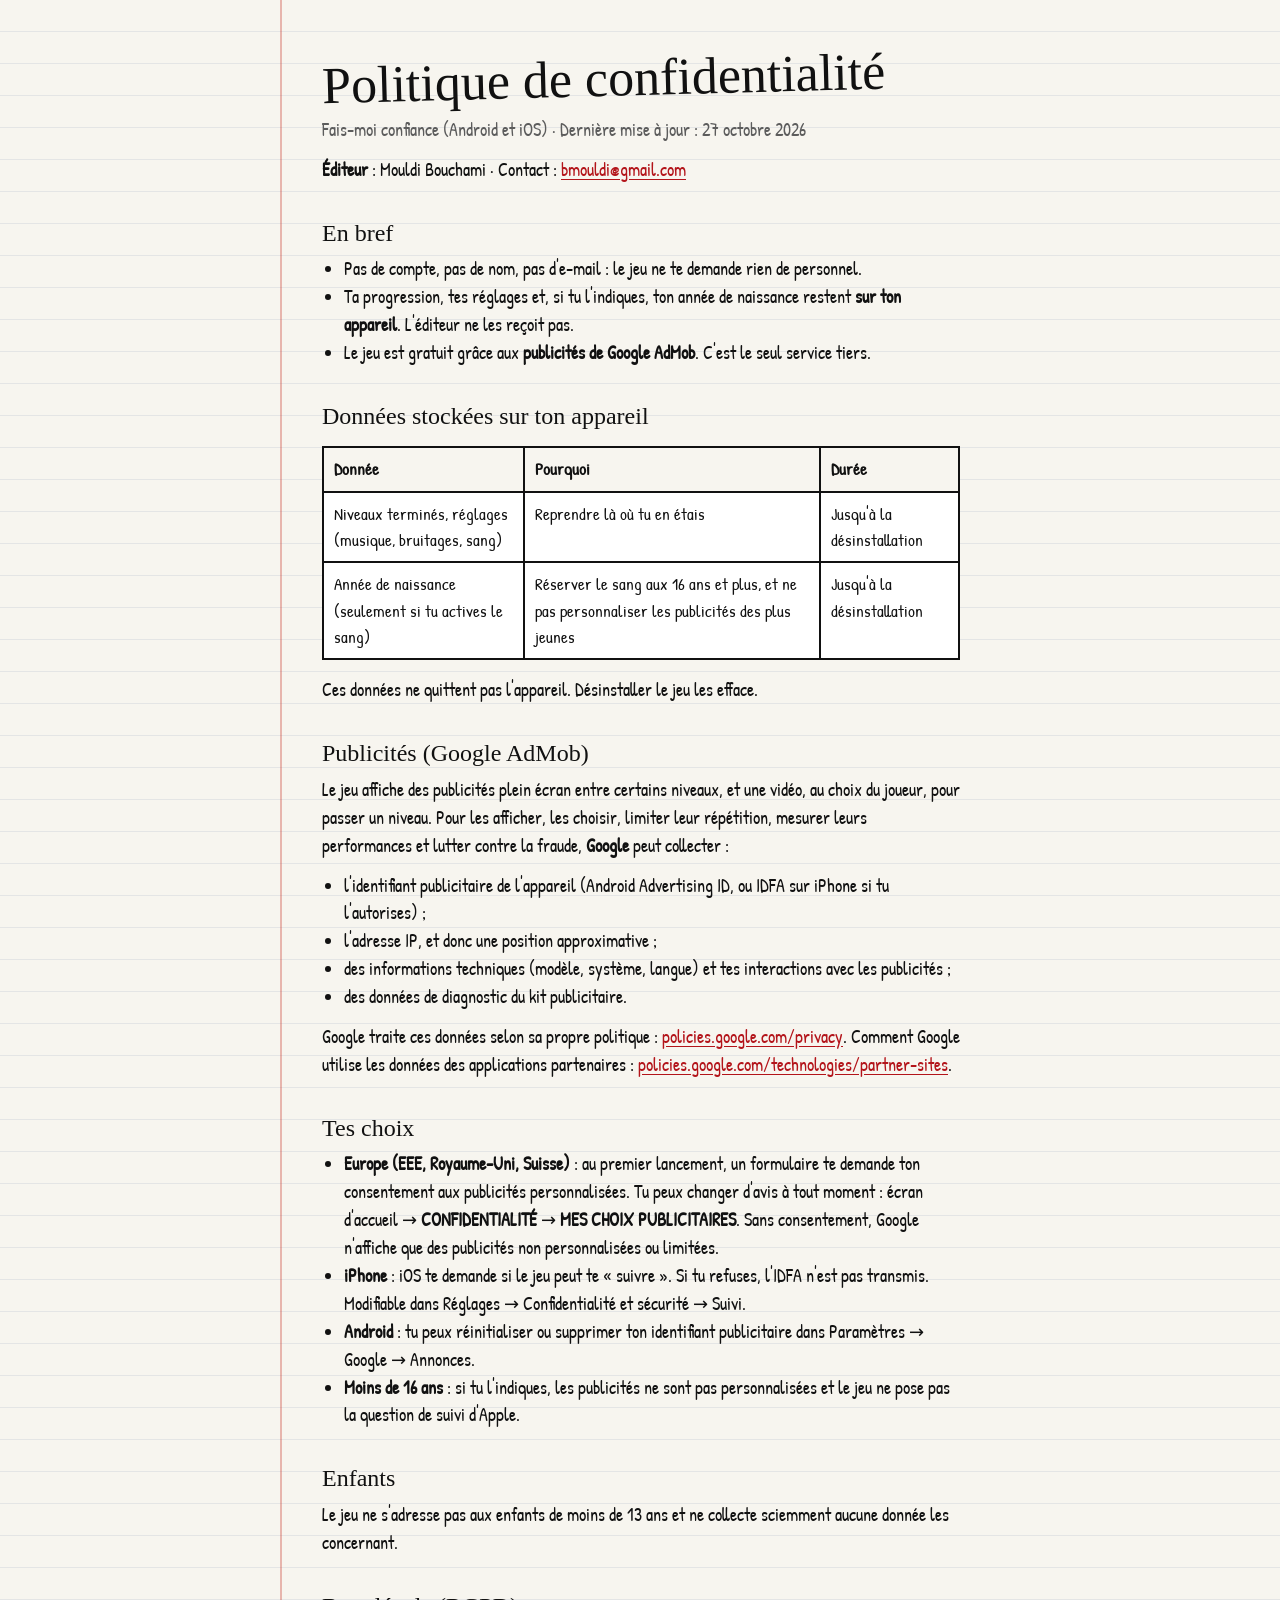
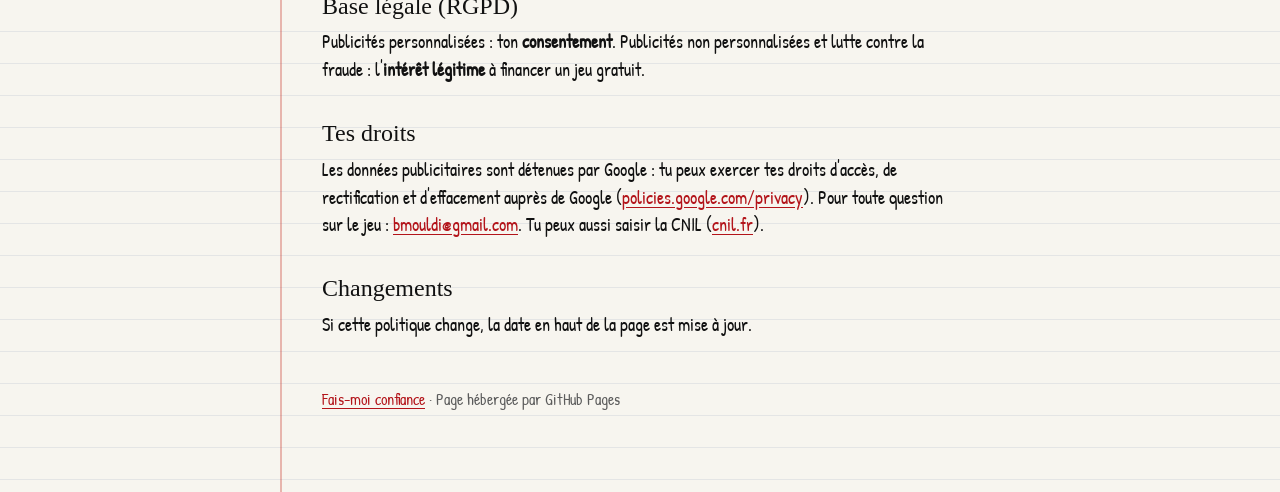
==== confidentialite/index.html @ 68e81f28 "Site for Fais-moi confiance: home page, privacy policy, app-ads.txt - /confidentialite/: the game's " ====
<!doctype html>
<html lang="fr">
<head>
<meta charset="utf-8">
<meta name="viewport" content="width=device-width, initial-scale=1">
<title>Confidentialité · Fais-moi confiance</title>
<meta name="description" content="Politique de confidentialité du jeu Fais-moi confiance (Android et iOS).">
<link rel="preconnect" href="https://fonts.googleapis.com">
<link rel="preconnect" href="https://fonts.gstatic.com" crossorigin>
<link rel="stylesheet" href="https://fonts.googleapis.com/css2?family=Patrick+Hand&family=Permanent+Marker&display=swap">
<link rel="stylesheet" href="/style.css">
</head>
<body>
<main>
  <h1>Politique de confidentialité</h1>
  <p class="meta">Fais-moi confiance (Android et iOS) · Dernière mise à jour&nbsp;: 27 octobre 2026</p>
  <p><strong>Éditeur</strong>&nbsp;: Mouldi Bouchami · Contact&nbsp;: <a href="mailto:bmouldi@gmail.com">bmouldi@gmail.com</a></p>

  <h2>En bref</h2>
  <ul>
    <li>Pas de compte, pas de nom, pas d'e-mail&nbsp;: le jeu ne te demande rien de personnel.</li>
    <li>Ta progression, tes réglages et, si tu l'indiques, ton année de naissance restent <strong>sur ton appareil</strong>. L'éditeur ne les reçoit pas.</li>
    <li>Le jeu est gratuit grâce aux <strong>publicités de Google AdMob</strong>. C'est le seul service tiers.</li>
  </ul>

  <h2>Données stockées sur ton appareil</h2>
  <div class="table">
  <table>
    <thead><tr><th>Donnée</th><th>Pourquoi</th><th>Durée</th></tr></thead>
    <tbody>
      <tr><td>Niveaux terminés, réglages (musique, bruitages, sang)</td><td>Reprendre là où tu en étais</td><td>Jusqu'à la désinstallation</td></tr>
      <tr><td>Année de naissance (seulement si tu actives le sang)</td><td>Réserver le sang aux 16&nbsp;ans et plus, et ne pas personnaliser les publicités des plus jeunes</td><td>Jusqu'à la désinstallation</td></tr>
    </tbody>
  </table>
  </div>
  <p>Ces données ne quittent pas l'appareil. Désinstaller le jeu les efface.</p>

  <h2>Publicités (Google AdMob)</h2>
  <p>Le jeu affiche des publicités plein écran entre certains niveaux, et une vidéo, au choix du joueur, pour passer un niveau.
  Pour les afficher, les choisir, limiter leur répétition, mesurer leurs performances et lutter contre la fraude, <strong>Google</strong> peut collecter&nbsp;:</p>
  <ul>
    <li>l'identifiant publicitaire de l'appareil (Android Advertising ID, ou IDFA sur iPhone si tu l'autorises)&nbsp;;</li>
    <li>l'adresse IP, et donc une position approximative&nbsp;;</li>
    <li>des informations techniques (modèle, système, langue) et tes interactions avec les publicités&nbsp;;</li>
    <li>des données de diagnostic du kit publicitaire.</li>
  </ul>
  <p>Google traite ces données selon sa propre politique&nbsp;: <a href="https://policies.google.com/privacy">policies.google.com/privacy</a>.
  Comment Google utilise les données des applications partenaires&nbsp;: <a href="https://policies.google.com/technologies/partner-sites">policies.google.com/technologies/partner-sites</a>.</p>

  <h2>Tes choix</h2>
  <ul>
    <li><strong>Europe (EEE, Royaume-Uni, Suisse)</strong>&nbsp;: au premier lancement, un formulaire te demande ton consentement aux publicités personnalisées.
      Tu peux changer d'avis à tout moment&nbsp;: écran d'accueil → <strong>CONFIDENTIALITÉ</strong> → <strong>MES CHOIX PUBLICITAIRES</strong>.
      Sans consentement, Google n'affiche que des publicités non personnalisées ou limitées.</li>
    <li><strong>iPhone</strong>&nbsp;: iOS te demande si le jeu peut te «&nbsp;suivre&nbsp;». Si tu refuses, l'IDFA n'est pas transmis. Modifiable dans Réglages → Confidentialité et sécurité → Suivi.</li>
    <li><strong>Android</strong>&nbsp;: tu peux réinitialiser ou supprimer ton identifiant publicitaire dans Paramètres → Google → Annonces.</li>
    <li><strong>Moins de 16&nbsp;ans</strong>&nbsp;: si tu l'indiques, les publicités ne sont pas personnalisées et le jeu ne pose pas la question de suivi d'Apple.</li>
  </ul>

  <h2>Enfants</h2>
  <p>Le jeu ne s'adresse pas aux enfants de moins de 13&nbsp;ans et ne collecte sciemment aucune donnée les concernant.</p>

  <h2>Base légale (RGPD)</h2>
  <p>Publicités personnalisées&nbsp;: ton <strong>consentement</strong>. Publicités non personnalisées et lutte contre la fraude&nbsp;: l'<strong>intérêt légitime</strong> à financer un jeu gratuit.</p>

  <h2>Tes droits</h2>
  <p>Les données publicitaires sont détenues par Google&nbsp;: tu peux exercer tes droits d'accès, de rectification et d'effacement auprès de Google
  (<a href="https://policies.google.com/privacy">policies.google.com/privacy</a>). Pour toute question sur le jeu&nbsp;: <a href="mailto:bmouldi@gmail.com">bmouldi@gmail.com</a>.
  Tu peux aussi saisir la CNIL (<a href="https://www.cnil.fr">cnil.fr</a>).</p>

  <h2>Changements</h2>
  <p>Si cette politique change, la date en haut de la page est mise à jour.</p>

  <footer><a href="/">Fais-moi confiance</a> · Page hébergée par GitHub Pages</footer>
</main>
</body>
</html>
---- style.css ----
/* Feuille de cahier : encre noire, marge rouge. Une seule couleur d'accent, comme dans le jeu. */
:root {
  --paper: #f7f5ef;
  --ink: #111111;
  --pencil: #5c5c5c;
  --rule: rgba(60, 90, 140, 0.10);
  --margin: rgba(200, 60, 50, 0.35);
  --blood: #b3141a;
  color-scheme: light;
}
* { box-sizing: border-box; }
html { -webkit-text-size-adjust: 100%; }
body {
  margin: 0; background: var(--paper); color: var(--ink);
  font: 18px/1.55 "Patrick Hand", "Comic Sans MS", "Marker Felt", system-ui, sans-serif;
  background-image: repeating-linear-gradient(to bottom, transparent 0 31px, var(--rule) 31px 32px);
}
main { max-width: 720px; margin: 0 auto; padding: 32px 16px 64px; border-left: 2px solid var(--margin); }
@media (min-width: 760px) { main { padding: 48px 40px 80px; } }
h1, h2 { font-family: "Permanent Marker", "Comic Sans MS", cursive; font-weight: 400; line-height: 1.15; }
h1 { font-size: clamp(34px, 8vw, 52px); margin: 0 0 8px; transform: rotate(-1.5deg); }
h2 { font-size: 24px; margin: 36px 0 8px; }
p, ul { margin: 0 0 12px; }
ul { padding-left: 22px; }
a { color: var(--blood); text-underline-offset: 3px; }
a:focus-visible { outline: 3px dashed var(--ink); outline-offset: 3px; }
.meta { color: var(--pencil); }
table { width: 100%; border-collapse: collapse; margin: 8px 0 16px; font-size: 17px; }
th, td { text-align: left; vertical-align: top; padding: 8px 10px; border: 2px solid var(--ink); background: #fff; }
th { background: var(--paper); }
.table { overflow-x: auto; }
footer { margin-top: 48px; color: var(--pencil); font-size: 16px; }
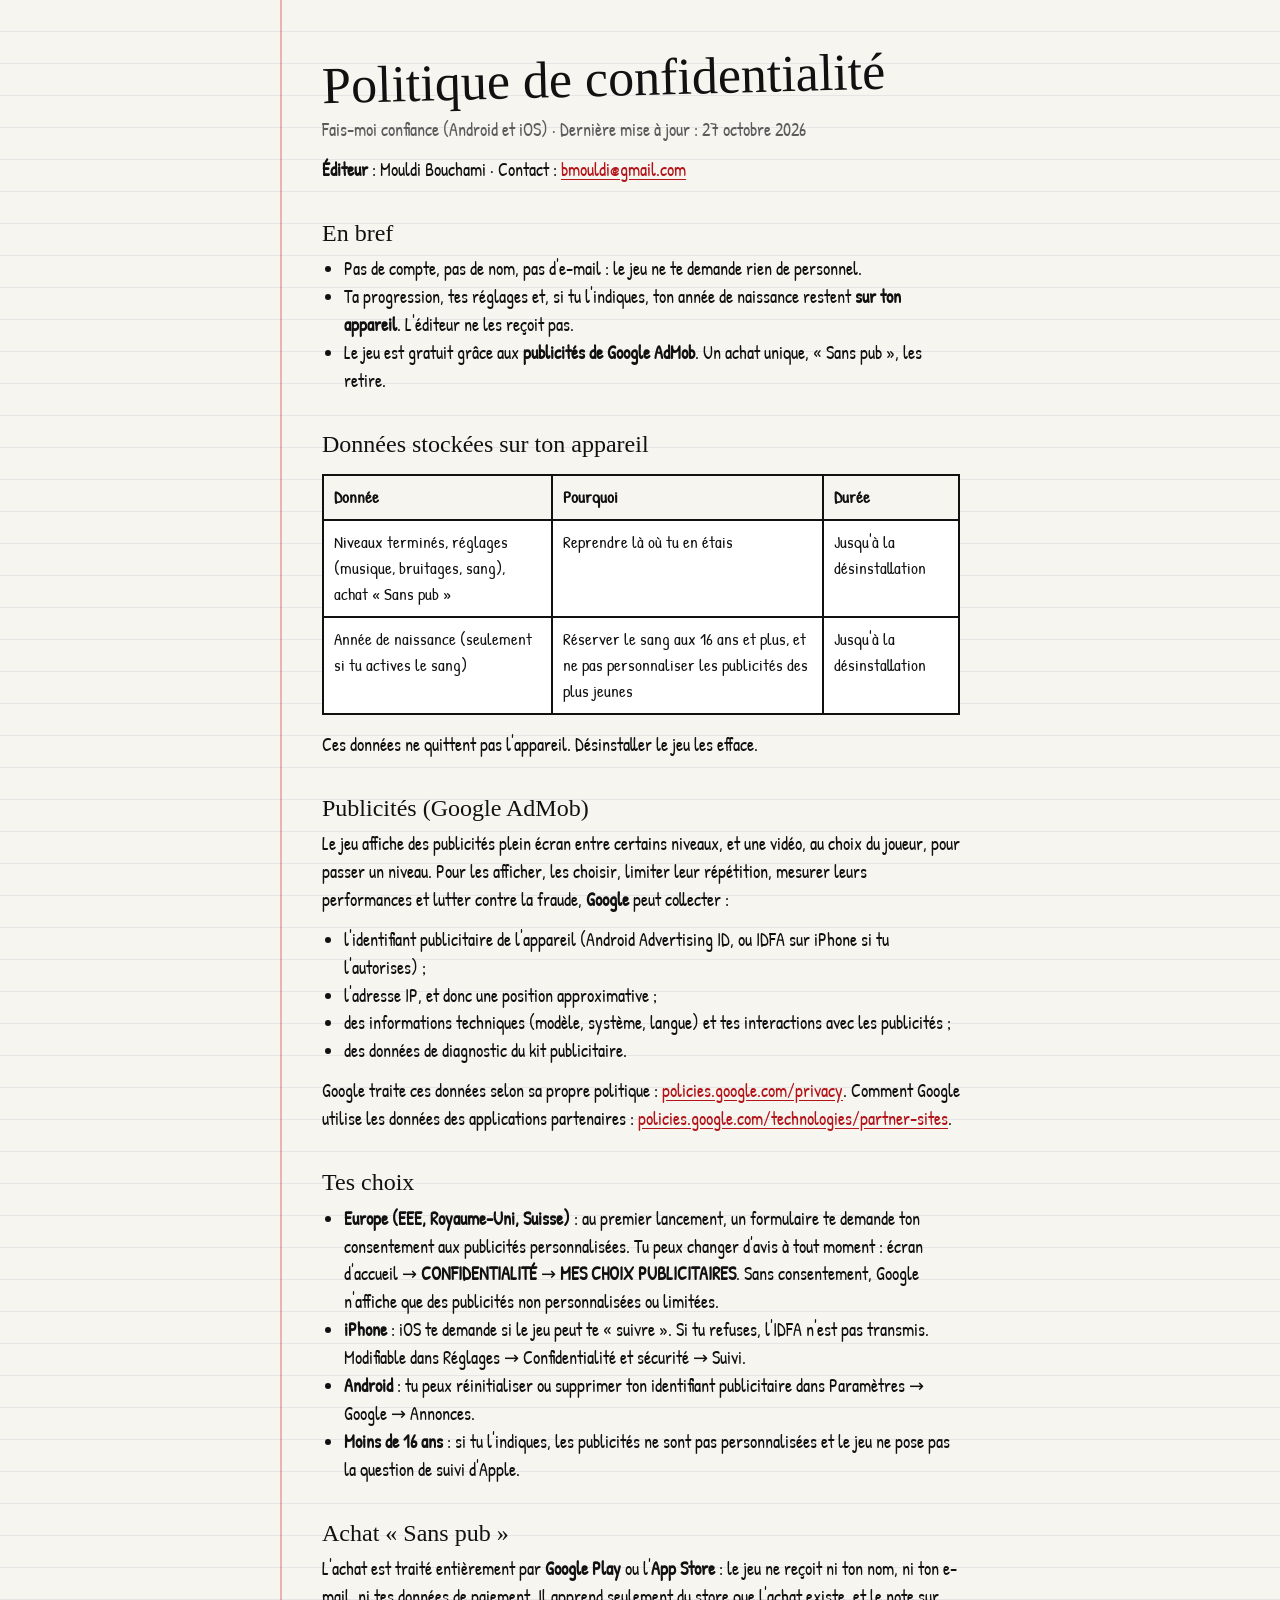
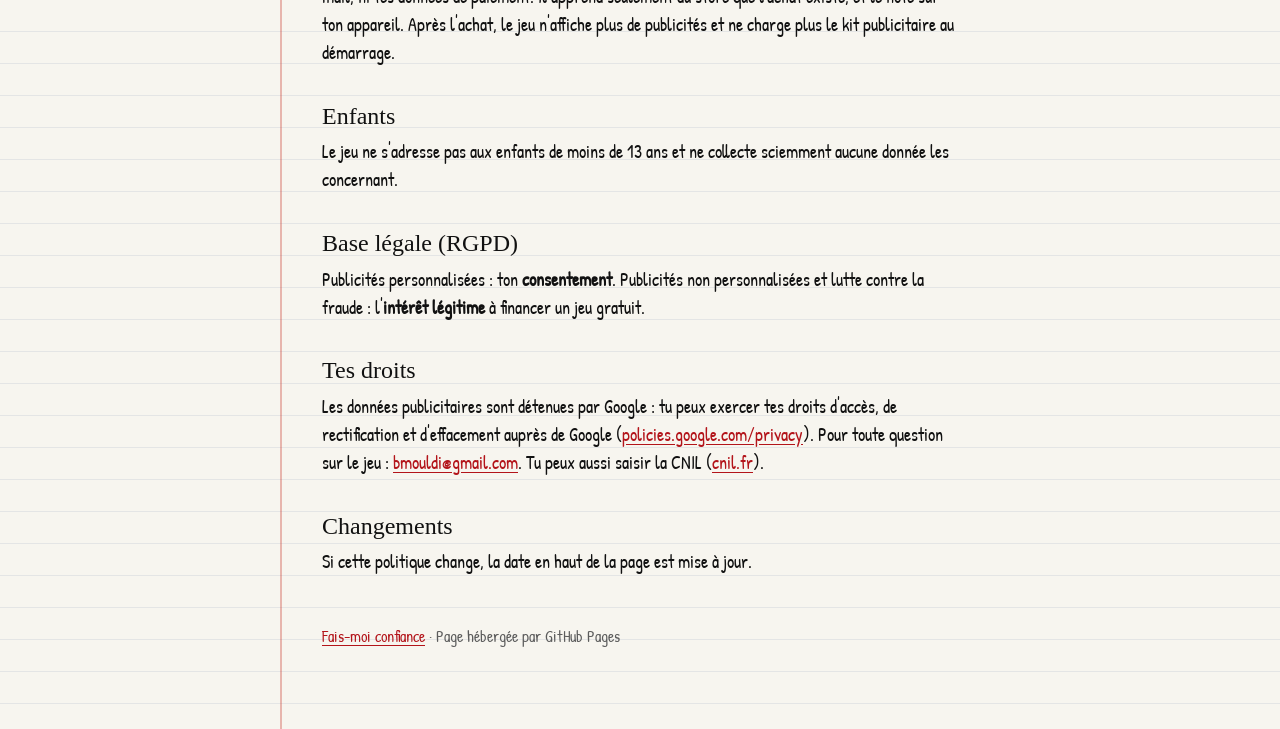
==== commit 646d42fb: "Privacy policy: add the "Sans pub" in-app purchase Co-Authored-By: Claude Opus 5.5 <noreply@anthropi" ====
--- a/confidentialite/index.html
+++ b/confidentialite/index.html
@@ -20,7 +20,7 @@
   <ul>
     <li>Pas de compte, pas de nom, pas d'e-mail&nbsp;: le jeu ne te demande rien de personnel.</li>
     <li>Ta progression, tes réglages et, si tu l'indiques, ton année de naissance restent <strong>sur ton appareil</strong>. L'éditeur ne les reçoit pas.</li>
-    <li>Le jeu est gratuit grâce aux <strong>publicités de Google AdMob</strong>. C'est le seul service tiers.</li>
+    <li>Le jeu est gratuit grâce aux <strong>publicités de Google AdMob</strong>. Un achat unique, «&nbsp;Sans pub&nbsp;», les retire.</li>
   </ul>
 
   <h2>Données stockées sur ton appareil</h2>
@@ -28,7 +28,7 @@
   <table>
     <thead><tr><th>Donnée</th><th>Pourquoi</th><th>Durée</th></tr></thead>
     <tbody>
-      <tr><td>Niveaux terminés, réglages (musique, bruitages, sang)</td><td>Reprendre là où tu en étais</td><td>Jusqu'à la désinstallation</td></tr>
+      <tr><td>Niveaux terminés, réglages (musique, bruitages, sang), achat «&nbsp;Sans pub&nbsp;»</td><td>Reprendre là où tu en étais</td><td>Jusqu'à la désinstallation</td></tr>
       <tr><td>Année de naissance (seulement si tu actives le sang)</td><td>Réserver le sang aux 16&nbsp;ans et plus, et ne pas personnaliser les publicités des plus jeunes</td><td>Jusqu'à la désinstallation</td></tr>
     </tbody>
   </table>
@@ -57,6 +57,10 @@
     <li><strong>Moins de 16&nbsp;ans</strong>&nbsp;: si tu l'indiques, les publicités ne sont pas personnalisées et le jeu ne pose pas la question de suivi d'Apple.</li>
   </ul>
 
+  <h2>Achat «&nbsp;Sans pub&nbsp;»</h2>
+  <p>L'achat est traité entièrement par <strong>Google Play</strong> ou l'<strong>App Store</strong>&nbsp;: le jeu ne reçoit ni ton nom, ni ton e-mail, ni tes données de paiement.
+  Il apprend seulement du store que l'achat existe, et le note sur ton appareil. Après l'achat, le jeu n'affiche plus de publicités et ne charge plus le kit publicitaire au démarrage.</p>
+
   <h2>Enfants</h2>
   <p>Le jeu ne s'adresse pas aux enfants de moins de 13&nbsp;ans et ne collecte sciemment aucune donnée les concernant.</p>
 
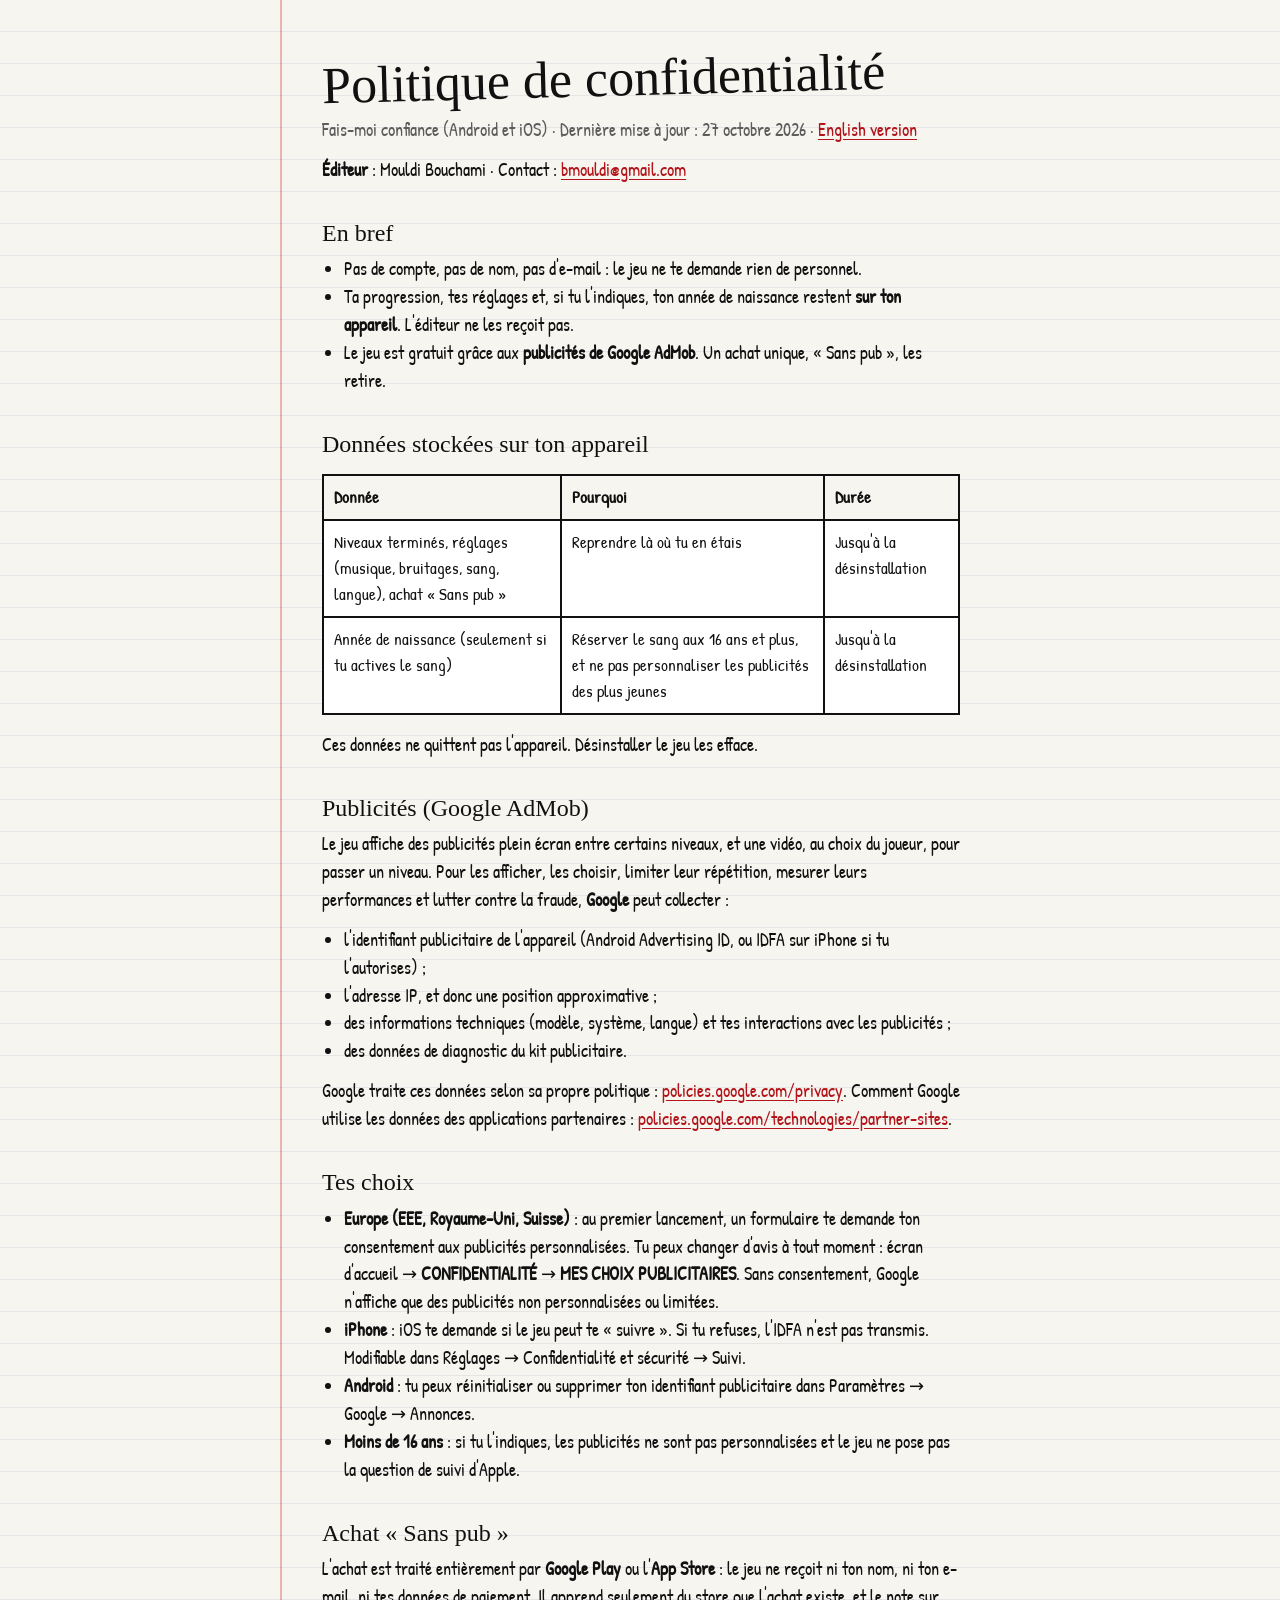
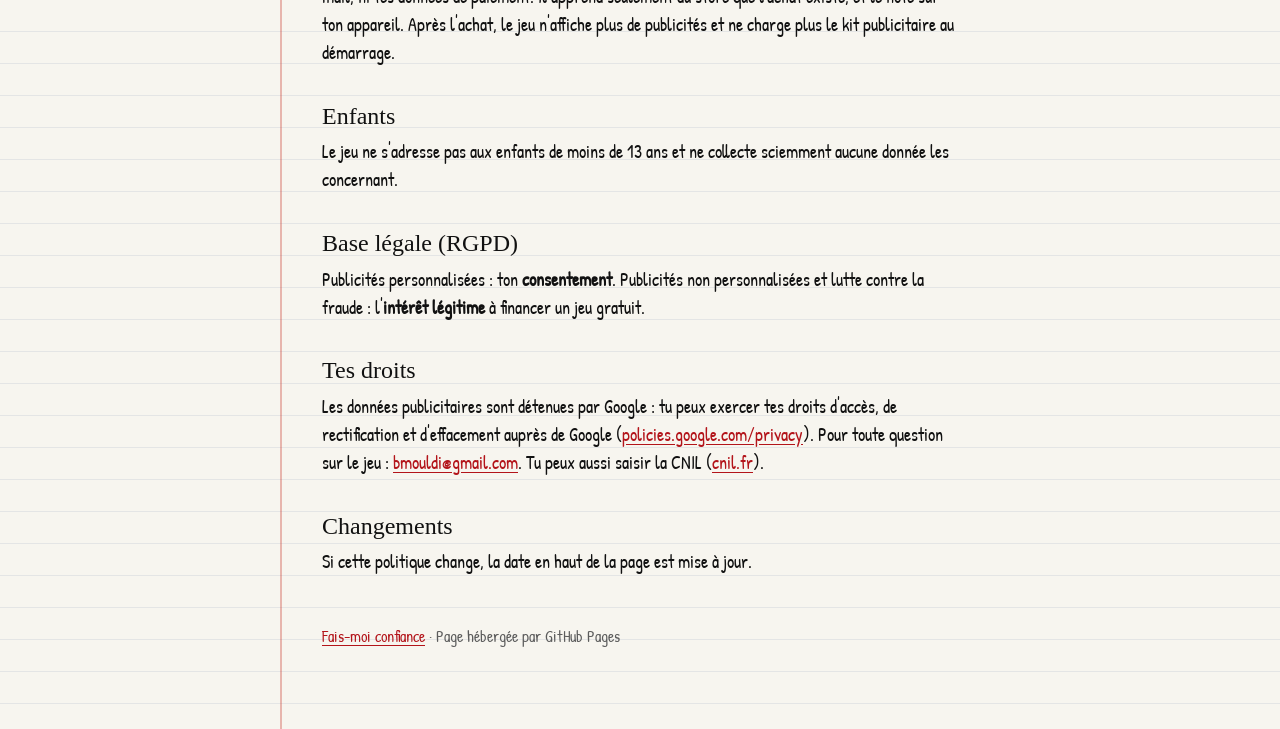
==== commit 30696d5b: "Privacy policy in English (/privacy/), language setting mentioned Co-Authored-By: Claude Opus 5.5 <n" ====
--- a/confidentialite/index.html
+++ b/confidentialite/index.html
@@ -13,7 +13,7 @@
 <body>
 <main>
   <h1>Politique de confidentialité</h1>
-  <p class="meta">Fais-moi confiance (Android et iOS) · Dernière mise à jour&nbsp;: 27 octobre 2026</p>
+  <p class="meta">Fais-moi confiance (Android et iOS) · Dernière mise à jour&nbsp;: 27 octobre 2026 · <a href="/privacy/">English version</a></p>
   <p><strong>Éditeur</strong>&nbsp;: Mouldi Bouchami · Contact&nbsp;: <a href="mailto:bmouldi@gmail.com">bmouldi@gmail.com</a></p>
 
   <h2>En bref</h2>
@@ -28,7 +28,7 @@
   <table>
     <thead><tr><th>Donnée</th><th>Pourquoi</th><th>Durée</th></tr></thead>
     <tbody>
-      <tr><td>Niveaux terminés, réglages (musique, bruitages, sang), achat «&nbsp;Sans pub&nbsp;»</td><td>Reprendre là où tu en étais</td><td>Jusqu'à la désinstallation</td></tr>
+      <tr><td>Niveaux terminés, réglages (musique, bruitages, sang, langue), achat «&nbsp;Sans pub&nbsp;»</td><td>Reprendre là où tu en étais</td><td>Jusqu'à la désinstallation</td></tr>
       <tr><td>Année de naissance (seulement si tu actives le sang)</td><td>Réserver le sang aux 16&nbsp;ans et plus, et ne pas personnaliser les publicités des plus jeunes</td><td>Jusqu'à la désinstallation</td></tr>
     </tbody>
   </table>
